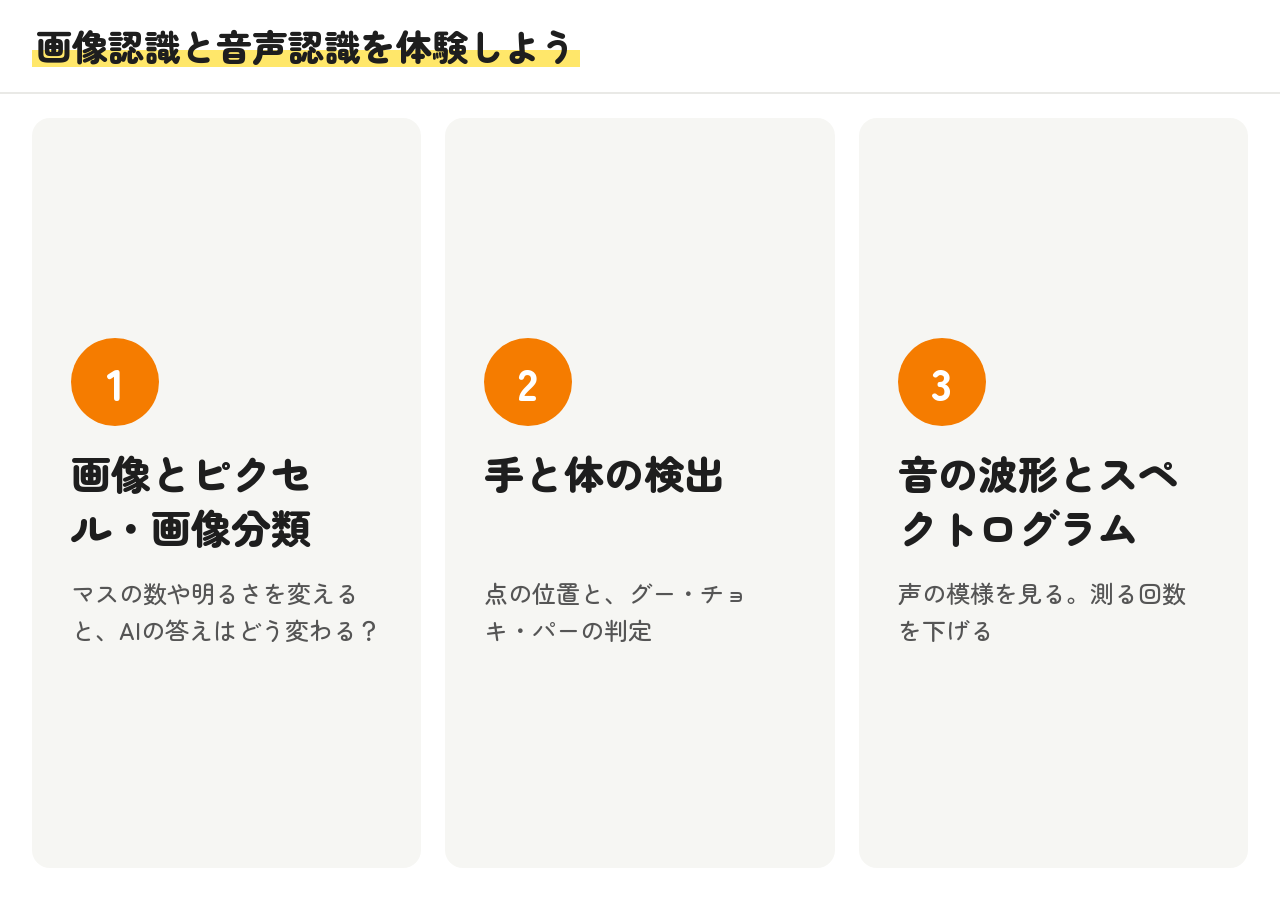
==== image-speech-demos/index.html @ 959c180b "体験ページ：見出しの右に「← メニュー」を足して一覧へ戻れるようにし、一覧のページをノートブックのメニューと同じカードの形にして画面いっぱいに並べる Co-Authored-By: Claude Op" ====
<!DOCTYPE html>
<html lang="ja">
<head>
<meta charset="UTF-8">
<meta name="viewport" content="width=device-width, initial-scale=1.0">
<title>画像認識と音声認識を体験しよう</title>
<link rel="preconnect" href="https://fonts.googleapis.com">
<link rel="preconnect" href="https://fonts.gstatic.com" crossorigin>
<link href="https://fonts.googleapis.com/css2?family=Zen+Maru+Gothic:wght@500;700;900&display=swap" rel="stylesheet">
<style>
:root {
    --bg: #ffffff; --ink: #1e1e1e; --muted: #555555; --accent: #f57c00; --hl: #ffe76a;
    --line: #e9e9e6; --panel: #f6f6f3; --radius: 18px;
    --font: 'Zen Maru Gothic', sans-serif;
}
* { box-sizing: border-box; margin: 0; padding: 0; }
body { display: flex; flex-direction: column; min-height: 100vh; background: var(--bg); color: var(--ink); font-family: var(--font); font-weight: 500; font-size: 18px; line-height: 1.55; }
header { padding: 18px 32px; border-bottom: 2px solid var(--line); }
header h1 { display: inline; font-size: 36px; font-weight: 900; background: linear-gradient(transparent 60%, var(--hl) 60%, var(--hl) 92%, transparent 92%); padding: 0 4px; }
main { flex: 1; display: grid; grid-template-columns: repeat(3, 1fr); gap: 24px; padding: 24px 32px 32px; }
a.item { display: flex; flex-direction: column; justify-content: center; gap: 20px; padding: 40px 36px; border-radius: var(--radius); background: var(--panel); color: var(--ink); text-decoration: none; border: 3px solid transparent; }
a.item:hover { border-color: var(--ink); }
a.item .num { display: inline-grid; place-items: center; width: 88px; height: 88px; border-radius: 50%; background: var(--accent); color: #fff; font-size: 44px; font-weight: 900; }
a.item h3 { min-height: 2.7em; font-size: 40px; font-weight: 900; line-height: 1.35; }
a.item p { min-height: 3.1em; font-size: 24px; color: var(--muted); }
@media (max-width: 900px) {
    header { padding: 14px 20px; }
    header h1 { font-size: 26px; }
    main { grid-template-columns: 1fr; gap: 16px; padding: 16px 20px 20px; }
    a.item { gap: 10px; padding: 22px 24px; }
    a.item .num { width: 52px; height: 52px; font-size: 26px; }
    a.item h3 { min-height: 0; font-size: 26px; }
    a.item p { min-height: 0; font-size: 18px; }
}
</style>
</head>
<body>
<header>
    <h1>画像認識と音声認識を体験しよう</h1>
</header>
<main>
    <a class="item" href="1_image_classification.html"><span class="num">1</span><h3>画像とピクセル・画像分類</h3><p>マスの数や明るさを変えると、AIの答えはどう変わる？</p></a>
    <a class="item" href="2_hand_body_detection.html"><span class="num">2</span><h3>手と体の検出</h3><p>点の位置と、グー・チョキ・パーの判定</p></a>
    <a class="item" href="3_sound_waveform.html"><span class="num">3</span><h3>音の波形とスペクトログラム</h3><p>声の模様を見る。測る回数を下げる</p></a>
</main>
</body>
</html>
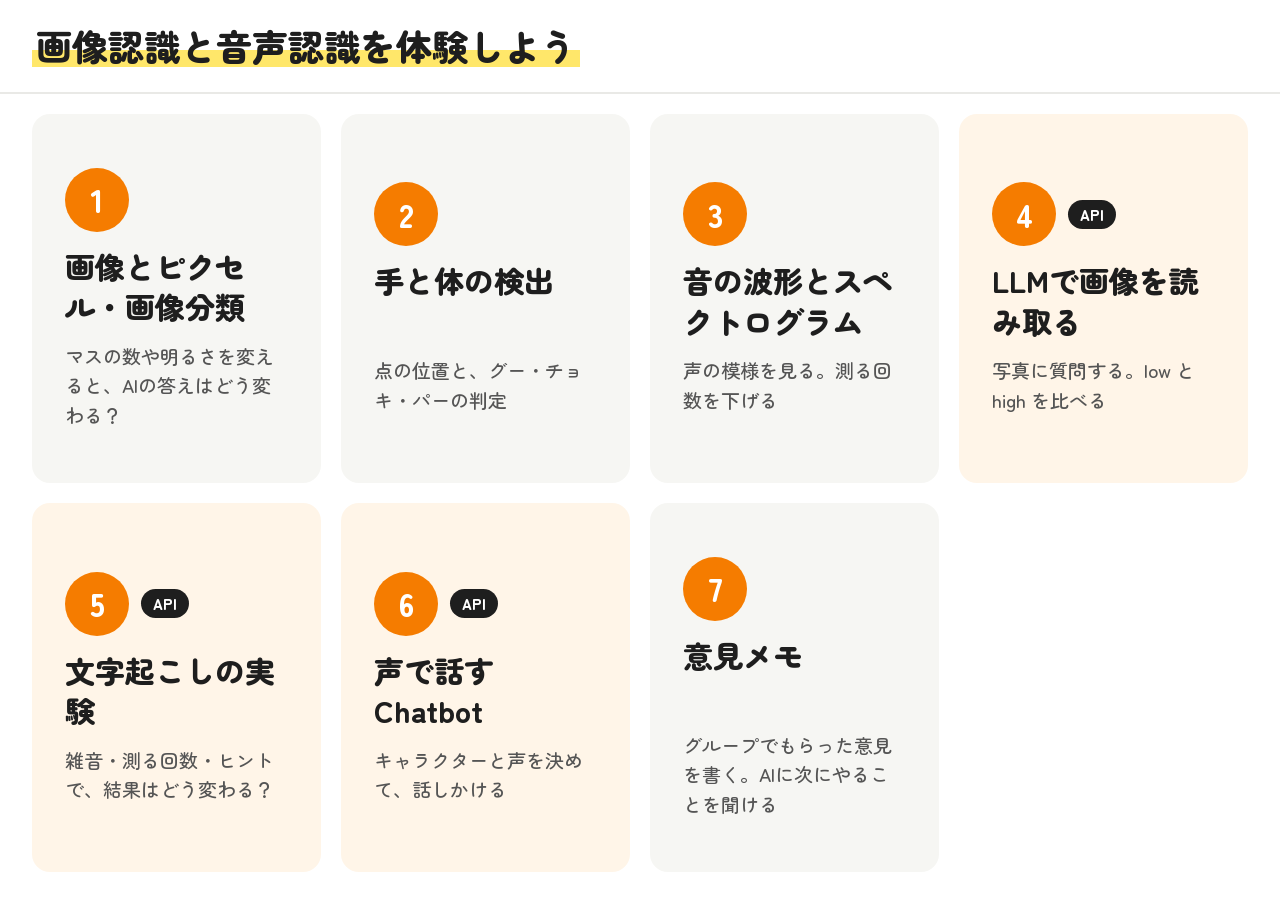
==== commit 28153fc3: "体験ページに、ノートブックにしかなかった4ページ（体験4 LLMで画像を読み取る・体験5 文字起こしの実験・体験6 声で話すChatbot・体験7 意見メモ）を足す - 写真の縮小・声の変換・スペクト" ====
--- a/image-speech-demos/index.html
+++ b/image-speech-demos/index.html
@@ -9,7 +9,7 @@
 <link href="https://fonts.googleapis.com/css2?family=Zen+Maru+Gothic:wght@500;700;900&display=swap" rel="stylesheet">
 <style>
 :root {
-    --bg: #ffffff; --ink: #1e1e1e; --muted: #555555; --accent: #f57c00; --hl: #ffe76a;
+    --bg: #ffffff; --ink: #1e1e1e; --muted: #555555; --accent: #f57c00; --accent-soft: #fff5e8; --hl: #ffe76a;
     --line: #e9e9e6; --panel: #f6f6f3; --radius: 18px;
     --font: 'Zen Maru Gothic', sans-serif;
 }
@@ -17,16 +17,20 @@
 body { display: flex; flex-direction: column; min-height: 100vh; background: var(--bg); color: var(--ink); font-family: var(--font); font-weight: 500; font-size: 18px; line-height: 1.55; }
 header { padding: 18px 32px; border-bottom: 2px solid var(--line); }
 header h1 { display: inline; font-size: 36px; font-weight: 900; background: linear-gradient(transparent 60%, var(--hl) 60%, var(--hl) 92%, transparent 92%); padding: 0 4px; }
-main { flex: 1; display: grid; grid-template-columns: repeat(3, 1fr); gap: 24px; padding: 24px 32px 32px; }
-a.item { display: flex; flex-direction: column; justify-content: center; gap: 20px; padding: 40px 36px; border-radius: var(--radius); background: var(--panel); color: var(--ink); text-decoration: none; border: 3px solid transparent; }
+main { flex: 1; display: grid; grid-template-columns: repeat(4, 1fr); grid-auto-rows: 1fr; gap: 20px; padding: 20px 32px 28px; }
+a.item { display: flex; flex-direction: column; justify-content: center; gap: 14px; padding: 28px 30px; border-radius: var(--radius); background: var(--panel); color: var(--ink); text-decoration: none; border: 3px solid transparent; }
 a.item:hover { border-color: var(--ink); }
-a.item .num { display: inline-grid; place-items: center; width: 88px; height: 88px; border-radius: 50%; background: var(--accent); color: #fff; font-size: 44px; font-weight: 900; }
-a.item h3 { min-height: 2.7em; font-size: 40px; font-weight: 900; line-height: 1.35; }
-a.item p { min-height: 3.1em; font-size: 24px; color: var(--muted); }
-@media (max-width: 900px) {
+a.item.api { background: var(--accent-soft); }
+a.item .top { display: flex; align-items: center; gap: 12px; }
+a.item .num { display: inline-grid; place-items: center; width: 64px; height: 64px; border-radius: 50%; background: var(--accent); color: #fff; font-size: 32px; font-weight: 900; }
+a.item .kind { padding: 3px 12px; border-radius: 999px; font-size: 15px; font-weight: 900; background: var(--ink); color: #fff; }
+a.item h3 { min-height: 2.7em; font-size: 30px; font-weight: 900; line-height: 1.35; }
+a.item p { min-height: 3.1em; font-size: 19px; color: var(--muted); }
+@media (max-width: 1100px) { main { grid-template-columns: repeat(2, 1fr); } }
+@media (max-width: 700px) {
     header { padding: 14px 20px; }
     header h1 { font-size: 26px; }
-    main { grid-template-columns: 1fr; gap: 16px; padding: 16px 20px 20px; }
+    main { grid-template-columns: 1fr; grid-auto-rows: auto; gap: 16px; padding: 16px 20px 20px; }
     a.item { gap: 10px; padding: 22px 24px; }
     a.item .num { width: 52px; height: 52px; font-size: 26px; }
     a.item h3 { min-height: 0; font-size: 26px; }
@@ -39,9 +43,13 @@
     <h1>画像認識と音声認識を体験しよう</h1>
 </header>
 <main>
-    <a class="item" href="1_image_classification.html"><span class="num">1</span><h3>画像とピクセル・画像分類</h3><p>マスの数や明るさを変えると、AIの答えはどう変わる？</p></a>
-    <a class="item" href="2_hand_body_detection.html"><span class="num">2</span><h3>手と体の検出</h3><p>点の位置と、グー・チョキ・パーの判定</p></a>
-    <a class="item" href="3_sound_waveform.html"><span class="num">3</span><h3>音の波形とスペクトログラム</h3><p>声の模様を見る。測る回数を下げる</p></a>
+    <a class="item" href="1_image_classification.html"><div class="top"><span class="num">1</span></div><h3>画像とピクセル・画像分類</h3><p>マスの数や明るさを変えると、AIの答えはどう変わる？</p></a>
+    <a class="item" href="2_hand_body_detection.html"><div class="top"><span class="num">2</span></div><h3>手と体の検出</h3><p>点の位置と、グー・チョキ・パーの判定</p></a>
+    <a class="item" href="3_sound_waveform.html"><div class="top"><span class="num">3</span></div><h3>音の波形とスペクトログラム</h3><p>声の模様を見る。測る回数を下げる</p></a>
+    <a class="item api" href="4_read_image.html"><div class="top"><span class="num">4</span><span class="kind">API</span></div><h3>LLMで画像を読み取る</h3><p>写真に質問する。low と high を比べる</p></a>
+    <a class="item api" href="5_transcription.html"><div class="top"><span class="num">5</span><span class="kind">API</span></div><h3>文字起こしの実験</h3><p>雑音・測る回数・ヒントで、結果はどう変わる？</p></a>
+    <a class="item api" href="6_voice_chat.html"><div class="top"><span class="num">6</span><span class="kind">API</span></div><h3>声で話すChatbot</h3><p>キャラクターと声を決めて、話しかける</p></a>
+    <a class="item" href="7_feedback_memo.html"><div class="top"><span class="num">7</span></div><h3>意見メモ</h3><p>グループでもらった意見を書く。AIに次にやることを聞ける</p></a>
 </main>
 </body>
 </html>
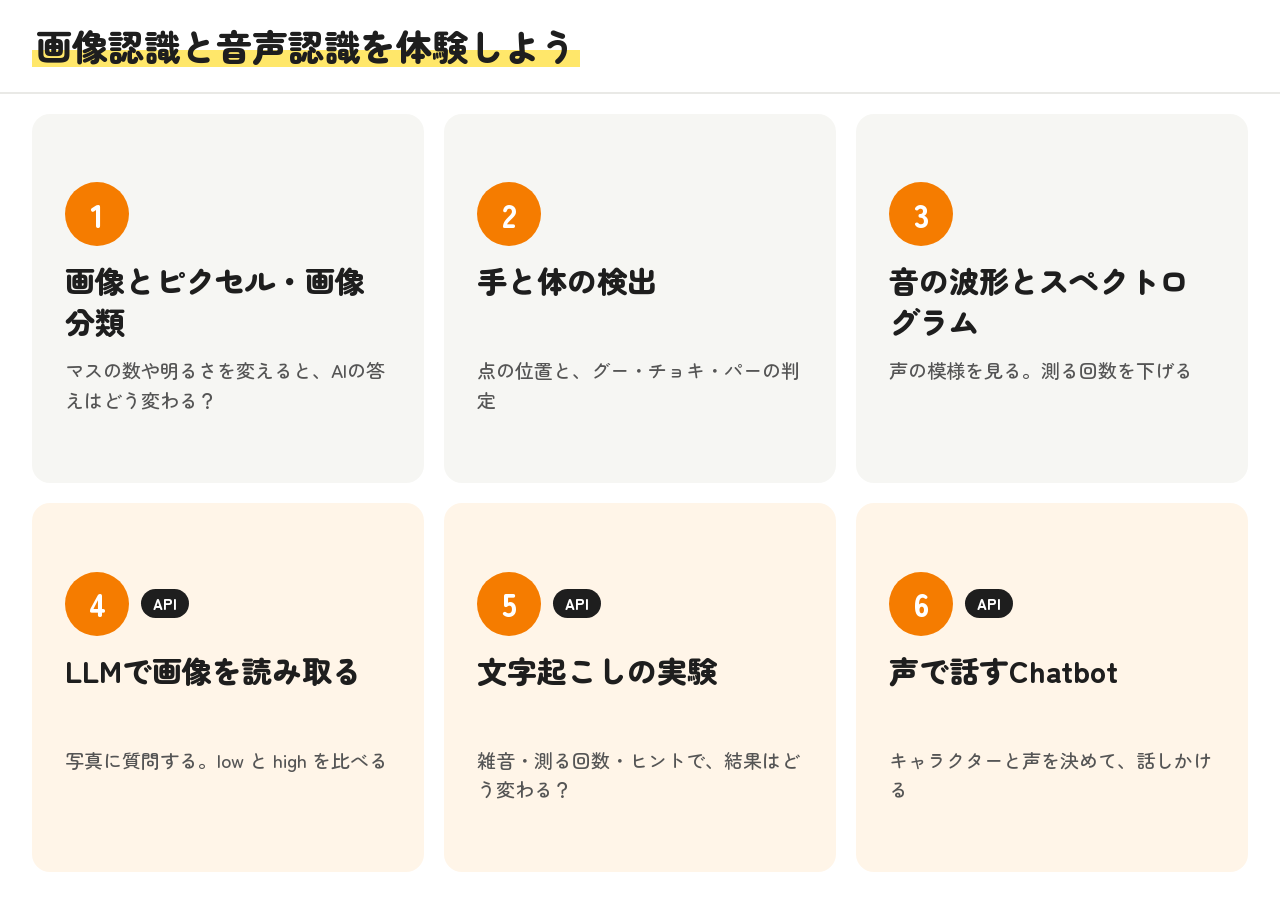
==== commit a623283a: "体験ページ：体験7 意見メモを消し、料金の表示をすべて消す - 7_feedback_memo.html と、意見メモだけが使っていた処理（候補を聞く頼みごと）を消す。一覧のページは6つのカード（3列" ====
--- a/image-speech-demos/index.html
+++ b/image-speech-demos/index.html
@@ -17,7 +17,7 @@
 body { display: flex; flex-direction: column; min-height: 100vh; background: var(--bg); color: var(--ink); font-family: var(--font); font-weight: 500; font-size: 18px; line-height: 1.55; }
 header { padding: 18px 32px; border-bottom: 2px solid var(--line); }
 header h1 { display: inline; font-size: 36px; font-weight: 900; background: linear-gradient(transparent 60%, var(--hl) 60%, var(--hl) 92%, transparent 92%); padding: 0 4px; }
-main { flex: 1; display: grid; grid-template-columns: repeat(4, 1fr); grid-auto-rows: 1fr; gap: 20px; padding: 20px 32px 28px; }
+main { flex: 1; display: grid; grid-template-columns: repeat(3, 1fr); grid-auto-rows: 1fr; gap: 20px; padding: 20px 32px 28px; }
 a.item { display: flex; flex-direction: column; justify-content: center; gap: 14px; padding: 28px 30px; border-radius: var(--radius); background: var(--panel); color: var(--ink); text-decoration: none; border: 3px solid transparent; }
 a.item:hover { border-color: var(--ink); }
 a.item.api { background: var(--accent-soft); }
@@ -49,7 +49,6 @@
     <a class="item api" href="4_read_image.html"><div class="top"><span class="num">4</span><span class="kind">API</span></div><h3>LLMで画像を読み取る</h3><p>写真に質問する。low と high を比べる</p></a>
     <a class="item api" href="5_transcription.html"><div class="top"><span class="num">5</span><span class="kind">API</span></div><h3>文字起こしの実験</h3><p>雑音・測る回数・ヒントで、結果はどう変わる？</p></a>
     <a class="item api" href="6_voice_chat.html"><div class="top"><span class="num">6</span><span class="kind">API</span></div><h3>声で話すChatbot</h3><p>キャラクターと声を決めて、話しかける</p></a>
-    <a class="item" href="7_feedback_memo.html"><div class="top"><span class="num">7</span></div><h3>意見メモ</h3><p>グループでもらった意見を書く。AIに次にやることを聞ける</p></a>
 </main>
 </body>
 </html>
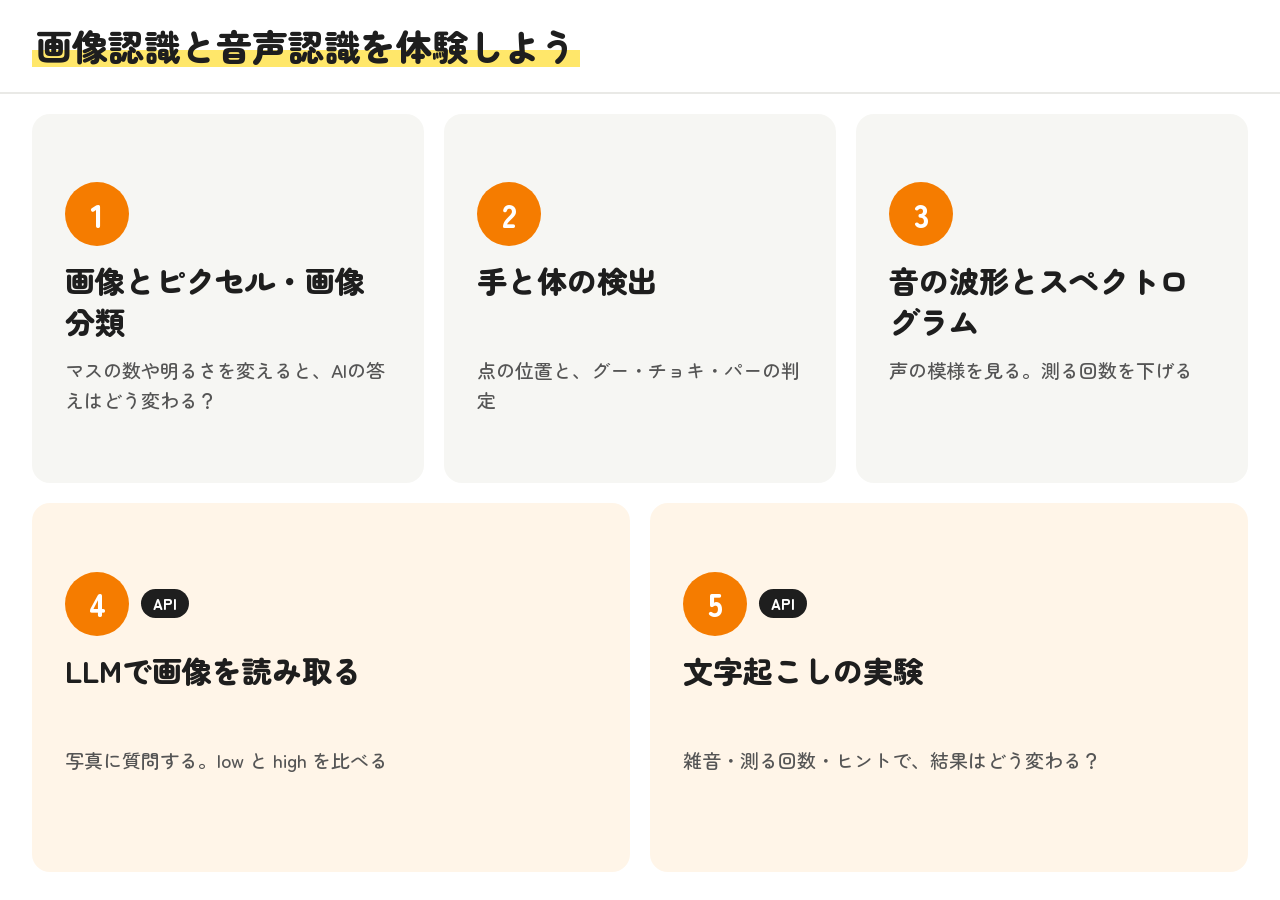
==== commit 96f2c90e: "体験1の文を直し、体験6 声で話すChatbot を消す - 体験1：見出しの「カメラの映像はこのパソコンの中だけで使われます（外には送りません）」と、カメラの下の「写真を撮る」を消す。「AIが見てい" ====
--- a/image-speech-demos/index.html
+++ b/image-speech-demos/index.html
@@ -17,8 +17,10 @@
 body { display: flex; flex-direction: column; min-height: 100vh; background: var(--bg); color: var(--ink); font-family: var(--font); font-weight: 500; font-size: 18px; line-height: 1.55; }
 header { padding: 18px 32px; border-bottom: 2px solid var(--line); }
 header h1 { display: inline; font-size: 36px; font-weight: 900; background: linear-gradient(transparent 60%, var(--hl) 60%, var(--hl) 92%, transparent 92%); padding: 0 4px; }
-main { flex: 1; display: grid; grid-template-columns: repeat(3, 1fr); grid-auto-rows: 1fr; gap: 20px; padding: 20px 32px 28px; }
+main { flex: 1; display: grid; grid-template-columns: repeat(6, 1fr); grid-auto-rows: 1fr; gap: 20px; padding: 20px 32px 28px; }
 a.item { display: flex; flex-direction: column; justify-content: center; gap: 14px; padding: 28px 30px; border-radius: var(--radius); background: var(--panel); color: var(--ink); text-decoration: none; border: 3px solid transparent; }
+a.item { grid-column: span 2; }
+a.item.api { grid-column: span 3; }
 a.item:hover { border-color: var(--ink); }
 a.item.api { background: var(--accent-soft); }
 a.item .top { display: flex; align-items: center; gap: 12px; }
@@ -26,7 +28,7 @@
 a.item .kind { padding: 3px 12px; border-radius: 999px; font-size: 15px; font-weight: 900; background: var(--ink); color: #fff; }
 a.item h3 { min-height: 2.7em; font-size: 30px; font-weight: 900; line-height: 1.35; }
 a.item p { min-height: 3.1em; font-size: 19px; color: var(--muted); }
-@media (max-width: 1100px) { main { grid-template-columns: repeat(2, 1fr); } }
+@media (max-width: 1100px) { main { grid-template-columns: repeat(2, 1fr); } a.item, a.item.api { grid-column: auto; } }
 @media (max-width: 700px) {
     header { padding: 14px 20px; }
     header h1 { font-size: 26px; }
@@ -48,7 +50,6 @@
     <a class="item" href="3_sound_waveform.html"><div class="top"><span class="num">3</span></div><h3>音の波形とスペクトログラム</h3><p>声の模様を見る。測る回数を下げる</p></a>
     <a class="item api" href="4_read_image.html"><div class="top"><span class="num">4</span><span class="kind">API</span></div><h3>LLMで画像を読み取る</h3><p>写真に質問する。low と high を比べる</p></a>
     <a class="item api" href="5_transcription.html"><div class="top"><span class="num">5</span><span class="kind">API</span></div><h3>文字起こしの実験</h3><p>雑音・測る回数・ヒントで、結果はどう変わる？</p></a>
-    <a class="item api" href="6_voice_chat.html"><div class="top"><span class="num">6</span><span class="kind">API</span></div><h3>声で話すChatbot</h3><p>キャラクターと声を決めて、話しかける</p></a>
 </main>
 </body>
 </html>
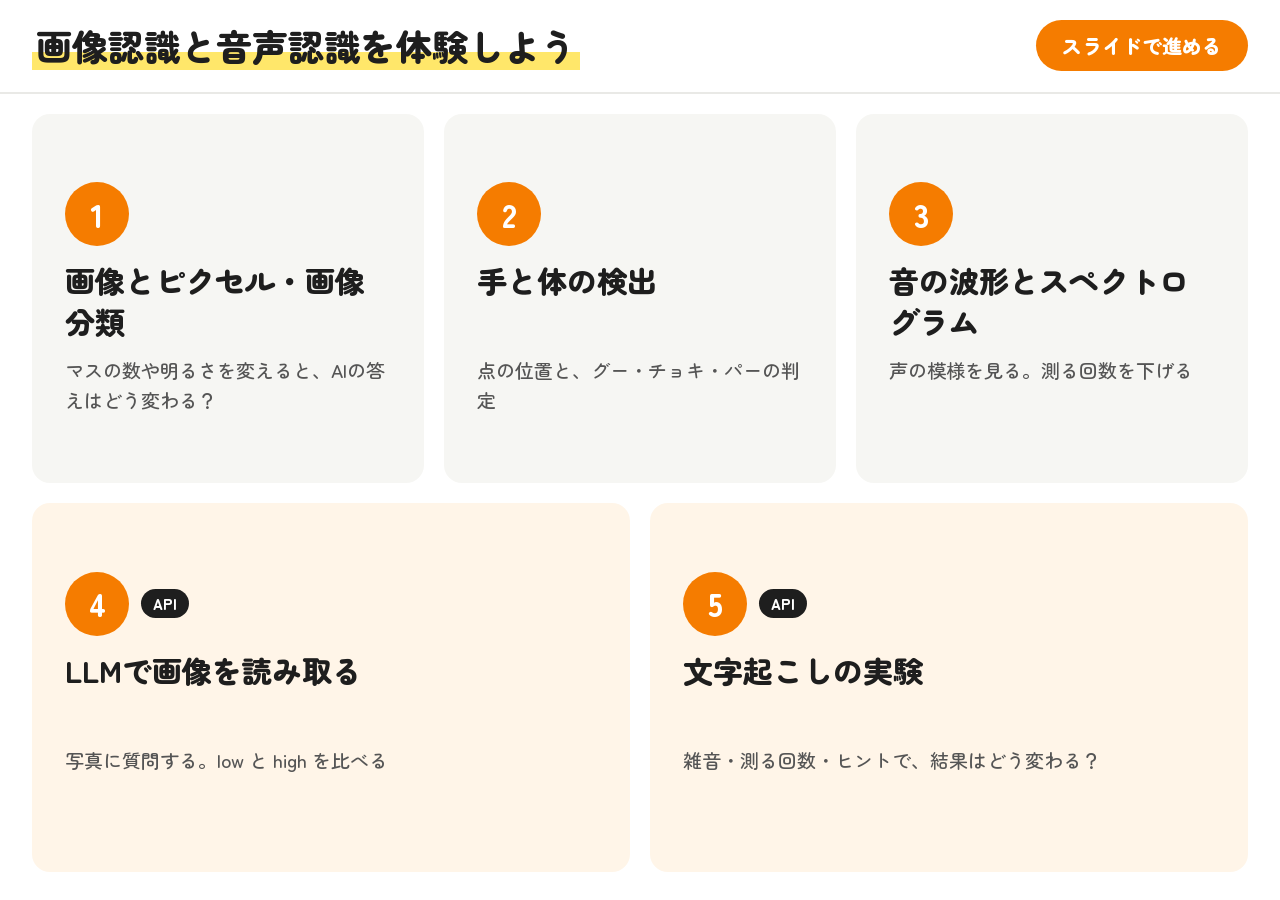
==== commit 7625b191: "体験ページのサイトにスライドを足す（体験1〜5 に関係する28枚。体験の回のスライドの中で体験ページが動く） - 講座のスライド（48枚）から、画像認識（7〜25枚目）と音声認識（28〜35枚目）を抜" ====
--- a/image-speech-demos/index.html
+++ b/image-speech-demos/index.html
@@ -15,7 +15,8 @@
 }
 * { box-sizing: border-box; margin: 0; padding: 0; }
 body { display: flex; flex-direction: column; min-height: 100vh; background: var(--bg); color: var(--ink); font-family: var(--font); font-weight: 500; font-size: 18px; line-height: 1.55; }
-header { padding: 18px 32px; border-bottom: 2px solid var(--line); }
+header { display: flex; align-items: center; gap: 18px; flex-wrap: wrap; padding: 18px 32px; border-bottom: 2px solid var(--line); }
+header a.slides { margin-left: auto; padding: 10px 26px; border-radius: 999px; background: var(--accent); color: #fff; font-size: 20px; font-weight: 900; text-decoration: none; }
 header h1 { display: inline; font-size: 36px; font-weight: 900; background: linear-gradient(transparent 60%, var(--hl) 60%, var(--hl) 92%, transparent 92%); padding: 0 4px; }
 main { flex: 1; display: grid; grid-template-columns: repeat(6, 1fr); grid-auto-rows: 1fr; gap: 20px; padding: 20px 32px 28px; }
 a.item { display: flex; flex-direction: column; justify-content: center; gap: 14px; padding: 28px 30px; border-radius: var(--radius); background: var(--panel); color: var(--ink); text-decoration: none; border: 3px solid transparent; }
@@ -43,6 +44,7 @@
 <body>
 <header>
     <h1>画像認識と音声認識を体験しよう</h1>
+    <a class="slides" href="slides.html">スライドで進める</a>
 </header>
 <main>
     <a class="item" href="1_image_classification.html"><div class="top"><span class="num">1</span></div><h3>画像とピクセル・画像分類</h3><p>マスの数や明るさを変えると、AIの答えはどう変わる？</p></a>
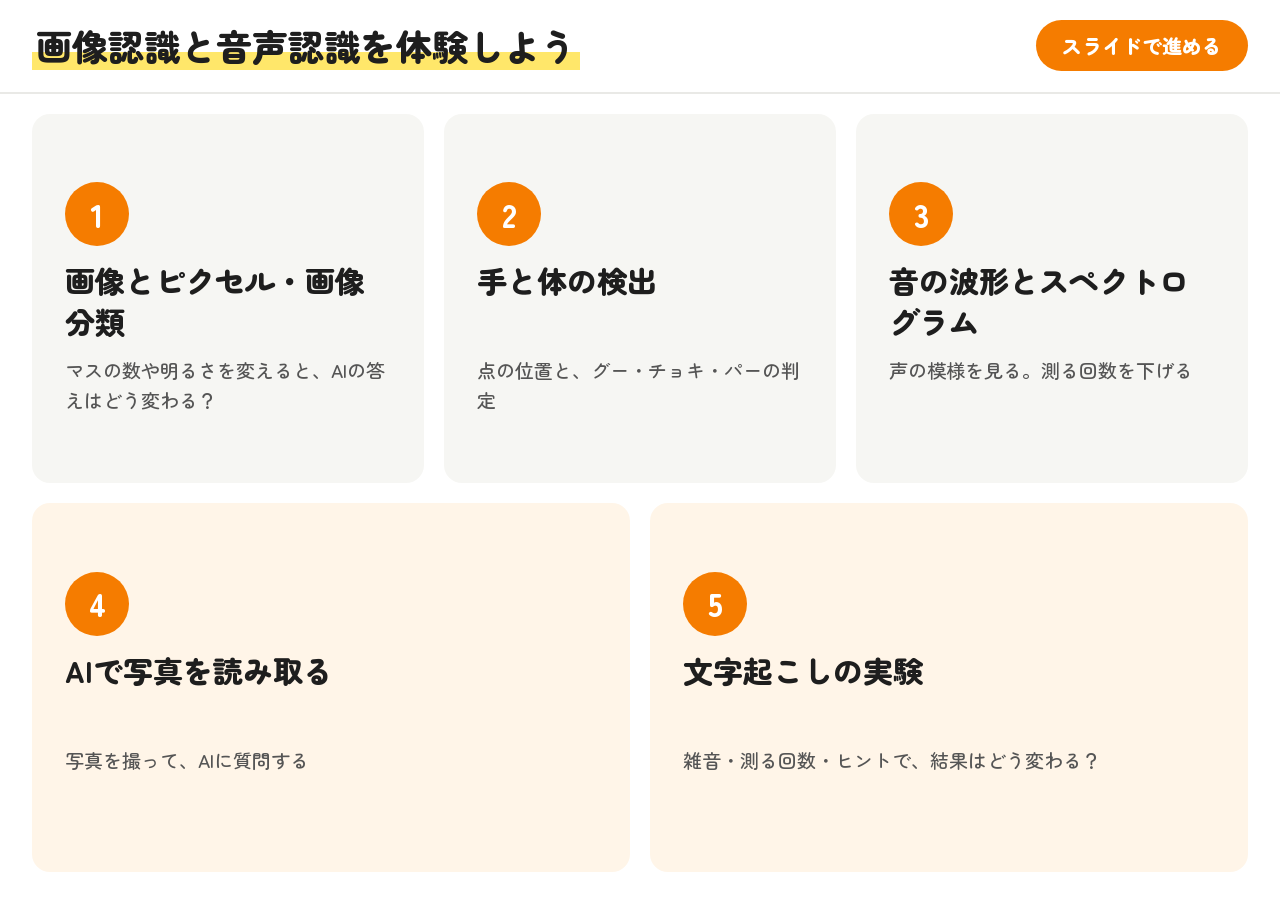
==== commit c50b7272: "体験ページのサイトを、中学生（AI ははじめて）向けに見直す スライド（28枚 → 25枚） - 次の単語の確率（前の講座の復習）・検出の設定・detail とは？を消す - 前の講座の「次の単語」の" ====
--- a/image-speech-demos/index.html
+++ b/image-speech-demos/index.html
@@ -26,7 +26,6 @@
 a.item.api { background: var(--accent-soft); }
 a.item .top { display: flex; align-items: center; gap: 12px; }
 a.item .num { display: inline-grid; place-items: center; width: 64px; height: 64px; border-radius: 50%; background: var(--accent); color: #fff; font-size: 32px; font-weight: 900; }
-a.item .kind { padding: 3px 12px; border-radius: 999px; font-size: 15px; font-weight: 900; background: var(--ink); color: #fff; }
 a.item h3 { min-height: 2.7em; font-size: 30px; font-weight: 900; line-height: 1.35; }
 a.item p { min-height: 3.1em; font-size: 19px; color: var(--muted); }
 @media (max-width: 1100px) { main { grid-template-columns: repeat(2, 1fr); } a.item, a.item.api { grid-column: auto; } }
@@ -50,8 +49,8 @@
     <a class="item" href="1_image_classification.html"><div class="top"><span class="num">1</span></div><h3>画像とピクセル・画像分類</h3><p>マスの数や明るさを変えると、AIの答えはどう変わる？</p></a>
     <a class="item" href="2_hand_body_detection.html"><div class="top"><span class="num">2</span></div><h3>手と体の検出</h3><p>点の位置と、グー・チョキ・パーの判定</p></a>
     <a class="item" href="3_sound_waveform.html"><div class="top"><span class="num">3</span></div><h3>音の波形とスペクトログラム</h3><p>声の模様を見る。測る回数を下げる</p></a>
-    <a class="item api" href="4_read_image.html"><div class="top"><span class="num">4</span><span class="kind">API</span></div><h3>LLMで画像を読み取る</h3><p>写真に質問する。low と high を比べる</p></a>
-    <a class="item api" href="5_transcription.html"><div class="top"><span class="num">5</span><span class="kind">API</span></div><h3>文字起こしの実験</h3><p>雑音・測る回数・ヒントで、結果はどう変わる？</p></a>
+    <a class="item api" href="4_read_image.html"><div class="top"><span class="num">4</span></div><h3>AIで写真を読み取る</h3><p>写真を撮って、AIに質問する</p></a>
+    <a class="item api" href="5_transcription.html"><div class="top"><span class="num">5</span></div><h3>文字起こしの実験</h3><p>雑音・測る回数・ヒントで、結果はどう変わる？</p></a>
 </main>
 </body>
 </html>
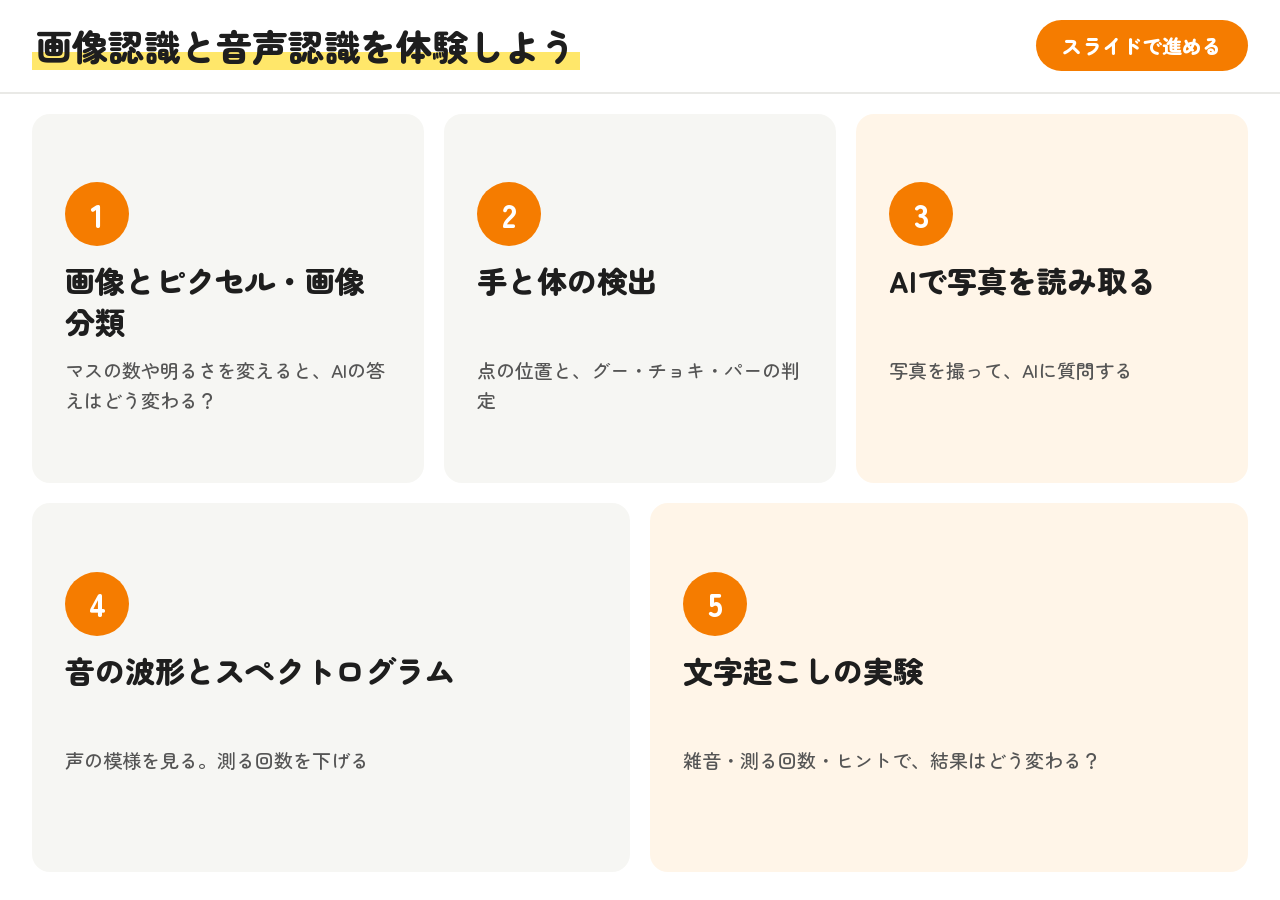
==== commit 796e50e7: "体験3と体験4の順番を入れ替える（体験3 AIで写真を読み取る、体験4 音の波形とスペクトログラム） ファイル名・一覧・スライド・管理用のページ・README の番号をそろえる。 API を使う体験は" ====
--- a/image-speech-demos/index.html
+++ b/image-speech-demos/index.html
@@ -21,14 +21,19 @@
 main { flex: 1; display: grid; grid-template-columns: repeat(6, 1fr); grid-auto-rows: 1fr; gap: 20px; padding: 20px 32px 28px; }
 a.item { display: flex; flex-direction: column; justify-content: center; gap: 14px; padding: 28px 30px; border-radius: var(--radius); background: var(--panel); color: var(--ink); text-decoration: none; border: 3px solid transparent; }
 a.item { grid-column: span 2; }
-a.item.api { grid-column: span 3; }
+a.item:nth-child(n+4) { grid-column: span 3; }
 a.item:hover { border-color: var(--ink); }
+a.item.soon { opacity: .55; }
+a.item.soon:not([href]) { cursor: default; border-color: transparent; }
+a.item.soon p { color: var(--accent-strong); font-weight: 900; }
+a.item .badge { padding: 3px 12px; border-radius: 999px; background: var(--ink); color: #fff; font-size: 15px; font-weight: 900; }
+main.checking { visibility: hidden; }
 a.item.api { background: var(--accent-soft); }
 a.item .top { display: flex; align-items: center; gap: 12px; }
 a.item .num { display: inline-grid; place-items: center; width: 64px; height: 64px; border-radius: 50%; background: var(--accent); color: #fff; font-size: 32px; font-weight: 900; }
 a.item h3 { min-height: 2.7em; font-size: 30px; font-weight: 900; line-height: 1.35; }
 a.item p { min-height: 3.1em; font-size: 19px; color: var(--muted); }
-@media (max-width: 1100px) { main { grid-template-columns: repeat(2, 1fr); } a.item, a.item.api { grid-column: auto; } }
+@media (max-width: 1100px) { main { grid-template-columns: repeat(2, 1fr); } a.item, a.item:nth-child(n+4) { grid-column: auto; } }
 @media (max-width: 700px) {
     header { padding: 14px 20px; }
     header h1 { font-size: 26px; }
@@ -45,12 +50,26 @@
     <h1>画像認識と音声認識を体験しよう</h1>
     <a class="slides" href="slides.html">スライドで進める</a>
 </header>
-<main>
-    <a class="item" href="1_image_classification.html"><div class="top"><span class="num">1</span></div><h3>画像とピクセル・画像分類</h3><p>マスの数や明るさを変えると、AIの答えはどう変わる？</p></a>
-    <a class="item" href="2_hand_body_detection.html"><div class="top"><span class="num">2</span></div><h3>手と体の検出</h3><p>点の位置と、グー・チョキ・パーの判定</p></a>
-    <a class="item" href="3_sound_waveform.html"><div class="top"><span class="num">3</span></div><h3>音の波形とスペクトログラム</h3><p>声の模様を見る。測る回数を下げる</p></a>
-    <a class="item api" href="4_read_image.html"><div class="top"><span class="num">4</span></div><h3>AIで写真を読み取る</h3><p>写真を撮って、AIに質問する</p></a>
-    <a class="item api" href="5_transcription.html"><div class="top"><span class="num">5</span></div><h3>文字起こしの実験</h3><p>雑音・測る回数・ヒントで、結果はどう変わる？</p></a>
+<main class="checking">
+    <a class="item" data-demo="1" href="1_image_classification.html"><div class="top"><span class="num">1</span></div><h3>画像とピクセル・画像分類</h3><p>マスの数や明るさを変えると、AIの答えはどう変わる？</p></a>
+    <a class="item" data-demo="2" href="2_hand_body_detection.html"><div class="top"><span class="num">2</span></div><h3>手と体の検出</h3><p>点の位置と、グー・チョキ・パーの判定</p></a>
+    <a class="item api" data-demo="3" href="3_read_image.html"><div class="top"><span class="num">3</span></div><h3>AIで写真を読み取る</h3><p>写真を撮って、AIに質問する</p></a>
+    <a class="item" data-demo="4" href="4_sound_waveform.html"><div class="top"><span class="num">4</span></div><h3>音の波形とスペクトログラム</h3><p>声の模様を見る。測る回数を下げる</p></a>
+    <a class="item api" data-demo="5" href="5_transcription.html"><div class="top"><span class="num">5</span></div><h3>文字起こしの実験</h3><p>雑音・測る回数・ヒントで、結果はどう変わる？</p></a>
 </main>
+<script src="publish.js"></script>
+<script>
+// 公開前の体験は「間もなく公開！」にして押せなくする（管理者の Password を入れたタブでは「公開前」の札を付けて開ける）
+fetchPublished().then((list) => {
+    const admin = isAdminViewer();
+    if (list) document.querySelectorAll('a.item[data-demo]').forEach((a) => {
+        if (list.includes(+a.dataset.demo)) return;
+        a.classList.add('soon');
+        if (admin) a.querySelector('.top').insertAdjacentHTML('beforeend', '<span class="badge">公開前</span>');
+        else { a.removeAttribute('href'); a.querySelector('p').textContent = '間もなく公開！'; }
+    });
+    document.querySelector('main').classList.remove('checking');
+});
+</script>
 </body>
 </html>
